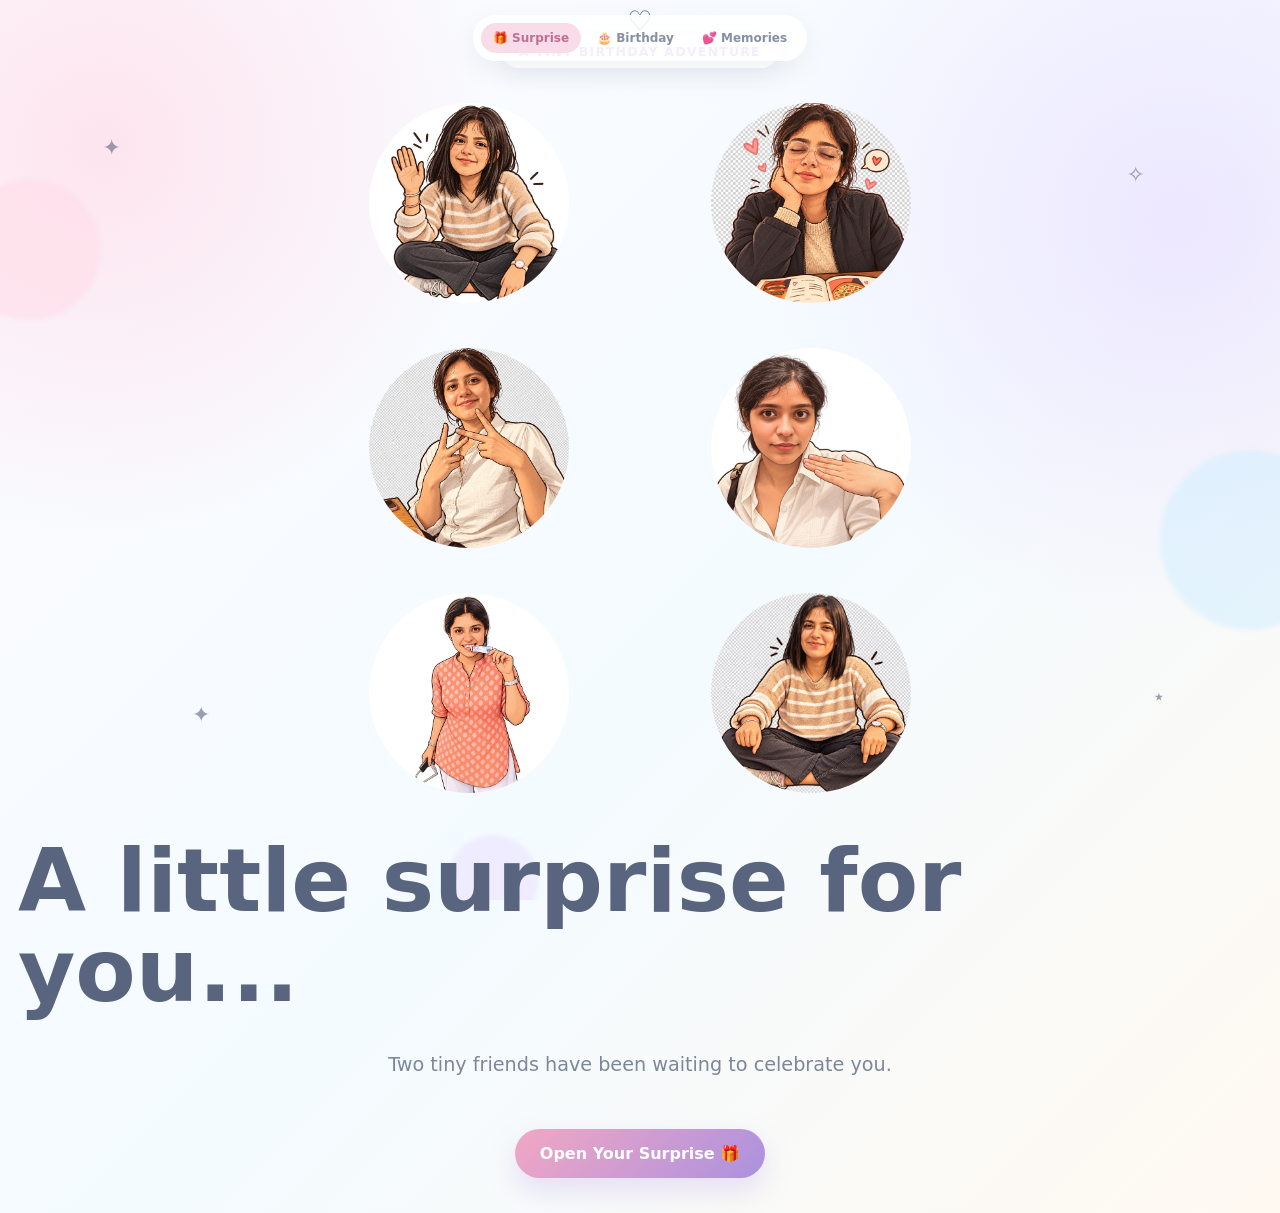
==== index.html @ 8613e482 "Add files via upload" ====
<!DOCTYPE html>
<html lang="en">

<head>
    <meta charset="UTF-8">
    <meta name="viewport" content="width=device-width,initial-scale=1.0">
    <meta name="theme-color" content="#cfeeff">
    <title>A Little Birthday Surprise</title>
    <link rel="stylesheet" href="style.css">
</head>

<body>
    <div class="bg">
        <div class="orb"></div>
        <div class="orb"></div>
        <div class="orb"></div>
    </div>
    <div class="stars"><span style="left:8%;top:15%">✦</span><span
            style="left:88%;top:18%;animation-delay:1s">✧</span><span
            style="left:15%;top:78%;animation-delay:1.8s">✦</span><span
            style="left:90%;top:76%;animation-delay:.5s">⋆</span></div>
    <nav class="topnav"><a class="active" href="index.html">🎁 Surprise</a><a href="birthday.html">🎂 Birthday</a><a
            href="memories.html">💕 Memories</a></nav>
    <main class="page">
        <div class="wrap">
            <span class="pill">A tiny birthday adventure</span>
            <div class="characters">
                
                <div class="character penguin">
                    <img src="Syls1.jpg" alt="Her photo">
                </div>
                <div class="character penguin">
                    <img src="Syls2.jpg" alt="Her photo">
                </div>
                <div class="character penguin">
                    <img src="Syls3.jpg" alt="Her photo">
                </div>
                <div class="character penguin">
                    <img src="Syls4.jpg" alt="Her photo">
                </div>
                <div class="character penguin">
                    <img src="syls6.jpg" alt="Her photo">
                </div>
                <div class="character puppy">
                    <img src="Syls0.jpg" alt="Her photo">
                </div>
            </div>

            <div class="heart">♡</div>
        </div>
        <h1 class="hero-title">A little surprise for you...</h1>
        <p class="subtitle">Two tiny friends have been waiting to celebrate you.</p>
        <div class="actions">
            <button class="btn" onclick="showChoice()">
                Open Your Surprise 🎁
            </button>
        </div>
        </div>
    </main>
    <div id="confetti" class="confetti"></div>
    <script src="script.js"></script>

    <script>
        function showChoice() {
            const choice = document.createElement("div");

            choice.className = "choice-popup";

            choice.innerHTML = `
        <div class="choice-box">
            <h2>Are you sure? 🎁</h2>
            <p>Choose wisely...</p>

            <div class="choice-buttons">
                <a href="birthday.html" class="choice-yes" onclick="burstConfetti(50)">
                    YES 💖
                </a>

                <a href="no.html" class="choice-no">
                    NO 😤
                </a>
            </div>
        </div>
    `;

            document.body.appendChild(choice);
        }
    </script>

</body>

</html>
---- style.css ----
:root {
    --blue: #cfeeff;
    --pink: #ffd9e6;
    --lav: #e9ddff;
    --cream: #fff8ea;
    --purple: #a98bdb;
    --rose: #e48cac;
    --ink: #59657e;
    --muted: #7d879a;
    --white: #fff;
    --shadow: 0 20px 55px rgba(94, 105, 135, .16)
}

* {
    box-sizing: border-box
}

html {
    scroll-behavior: smooth
}

body {
    margin: 0;
    min-height: 100vh;
    font-family: "Trebuchet MS", "Segoe UI", system-ui, sans-serif;
    color: var(--ink);
    background: radial-gradient(circle at 8% 12%, #ffd9e6aa, transparent 25%), radial-gradient(circle at 92% 18%, #e9ddffaa, transparent 27%), linear-gradient(135deg, #fcfbff, #f4fbff 55%, #fff9f1);
    overflow-x: hidden
}

button,
a {
    font: inherit
}

button {
    border: 0;
    cursor: pointer
}

a {
    text-decoration: none;
    color: inherit
}

.bg {
    position: fixed;
    inset: 0;
    pointer-events: none;
    overflow: hidden;
    z-index: 0
}

.orb {
    position: absolute;
    border-radius: 50%;
    filter: blur(2px);
    opacity: .5;
    animation: drift 12s ease-in-out infinite
}

.orb:nth-child(1) {
    width: 140px;
    height: 140px;
    background: var(--pink);
    left: -40px;
    top: 20%
}

.orb:nth-child(2) {
    width: 180px;
    height: 180px;
    background: var(--blue);
    right: -60px;
    top: 50%;
    animation-delay: -4s
}

.orb:nth-child(3) {
    width: 90px;
    height: 90px;
    background: var(--lav);
    left: 35%;
    bottom: -25px;
    animation-delay: -7s
}

.stars {
    position: fixed;
    inset: 0;
    pointer-events: none;
    z-index: 1
}

.stars span {
    position: absolute;
    font-size: 22px;
    animation: twinkle 3s ease-in-out infinite;
    opacity: .6
}

.page {
    position: relative;
    z-index: 2;
    min-height: 100svh;
    display: grid;
    place-items: center;
    padding: 35px 18px
}

.wrap {
    width: min(1100px, 100%);
    text-align: center
}

.pill {
    display: inline-block;
    padding: 9px 17px;
    border-radius: 999px;
    background: #ffffffd9;
    box-shadow: 0 8px 25px #66728c18;
    color: var(--purple);
    font-size: .78rem;
    font-weight: 900;
    letter-spacing: .1em;
    text-transform: uppercase
}

.hero-title {
    font-size: clamp(2.5rem, 7vw, 5.5rem);
    line-height: 1.02;
    margin: 18px 0 14px;
    color: var(--ink)
}

.subtitle {
    font-size: clamp(1rem, 2vw, 1.2rem);
    color: var(--muted);
    line-height: 1.7
}

.btn {
    display: inline-flex;
    align-items: center;
    justify-content: center;
    padding: 15px 25px;
    border-radius: 999px;
    font-weight: 900;
    color: #fff;
    background: linear-gradient(135deg, #f3a7c3, #aa91df);
    box-shadow: 0 12px 28px #aa91df40;
    transition: .22s
}

.btn:hover {
    transform: translateY(-3px);
    box-shadow: 0 17px 35px #aa91df50
}

.btn.secondary {
    background: #8fbfe0;
    box-shadow: 0 12px 28px #8fbfe040
}

.actions {
    display: flex;
    gap: 12px;
    justify-content: center;
    flex-wrap: wrap;
    margin-top: 28px
}

.card {
    background: #ffffffd9;
    border: 1px solid #ffffffea;
    border-radius: 34px;
    padding: 42px 28px;
    box-shadow: var(--shadow);
    backdrop-filter: blur(12px)
}

.topnav {
    position: fixed;
    top: 15px;
    left: 50%;
    transform: translateX(-50%);
    z-index: 10;
    background: #ffffffd9;
    border: 1px solid #fff;
    border-radius: 999px;
    padding: 7px;
    box-shadow: 0 8px 25px #66728c18;
    display: flex;
    gap: 4px
}

.topnav a {
    padding: 8px 12px;
    border-radius: 999px;
    font-size: .75rem;
    font-weight: 900;
    color: #8790a2
}

.topnav a.active {
    background: #f8dce7;
    color: #bd718e
}

.characters {
    width: min(650px, 90vw);
    margin: 25px auto 15px;

    display: grid;

    grid-template-columns: repeat(2, 1fr);

    column-gap: 35px;
    row-gap: 25px;

    position: relative;
}

.character {
    width: 100%;
    height: 220px;

    display: flex;
    justify-content: center;
    align-items: center;
}

.character img {
    width: 100%;
    height: 100%;

    object-fit: contain;

    display: block;
}

.puppy {
    left: 45px
}

.character.puppy img {
    width: 200px;
    height: 200px;
    object-fit: cover;
    border-radius: 50%;
}

.penguin {
    right: 45px;
    animation-delay: -1.1s
}

.character.penguin img {
    width: 200px;
    height: 200px;
    object-fit: cover;
    border-radius: 50%;
}

.puppy .body {
    position: absolute;
    width: 105px;
    height: 100px;
    left: 20px;
    bottom: 0;
    background: #c99569;
    border-radius: 48% 48% 35% 35%
}

.puppy .head {
    position: absolute;
    width: 116px;
    height: 100px;
    left: 14px;
    top: 12px;
    background: #d9a77d;
    border-radius: 48% 48% 44% 44%;
    z-index: 3
}

.puppy .ear {
    position: absolute;
    width: 37px;
    height: 62px;
    background: #9b6547;
    border-radius: 60% 40% 65% 35%;
    top: 3px;
    z-index: 2
}

.puppy .ear.left {
    left: 7px;
    transform: rotate(25deg)
}

.puppy .ear.right {
    right: 7px;
    transform: rotate(-25deg)
}

.puppy .eye {
    position: absolute;
    width: 10px;
    height: 13px;
    background: #40332e;
    border-radius: 50%;
    top: 46px
}

.puppy .eye.left {
    left: 31px
}

.puppy .eye.right {
    right: 31px
}

.puppy .eye:after {
    content: "";
    position: absolute;
    width: 3px;
    height: 3px;
    background: #fff;
    border-radius: 50%;
    top: 2px;
    left: 2px
}

.puppy .muzzle {
    position: absolute;
    width: 47px;
    height: 34px;
    background: #f0c49f;
    left: 34px;
    top: 56px;
    border-radius: 50%
}

.puppy .nose {
    position: absolute;
    width: 14px;
    height: 10px;
    background: #4a3933;
    border-radius: 50%;
    left: 17px;
    top: 7px
}

.puppy .mouth {
    position: absolute;
    width: 22px;
    height: 11px;
    border-bottom: 2px solid #68483d;
    border-radius: 50%;
    left: 13px;
    top: 13px
}

.puppy .blush {
    position: absolute;
    width: 15px;
    height: 8px;
    background: #ef9eae;
    border-radius: 50%;
    top: 68px;
    opacity: .65
}

.puppy .blush.left {
    left: 12px
}

.puppy .blush.right {
    right: 12px
}

.puppy .tail {
    position: absolute;
    width: 43px;
    height: 55px;
    border: 10px solid #b97e56;
    border-left: 0;
    border-bottom: 0;
    border-radius: 0 70% 0 0;
    right: -4px;
    bottom: 55px;
    transform: rotate(20deg)
}

.puppy .paw {
    position: absolute;
    width: 31px;
    height: 20px;
    background: #b97e56;
    border-radius: 50%;
    bottom: -4px;
    z-index: 4
}

.puppy .paw.left {
    left: 24px
}

.puppy .paw.right {
    right: 24px
}

.penguin .body {
    position: absolute;
    width: 105px;
    height: 145px;
    left: 20px;
    bottom: 0;
    background: #4f5870;
    border-radius: 48% 48% 40% 40%
}

.penguin .belly {
    position: absolute;
    width: 70px;
    height: 100px;
    left: 18px;
    top: 33px;
    background: #fff9f0;
    border-radius: 50%
}

.penguin .head {
    position: absolute;
    width: 105px;
    height: 93px;
    left: 20px;
    top: 4px;
    background: #4f5870;
    border-radius: 50%;
    z-index: 3
}

.penguin .face {
    position: absolute;
    width: 78px;
    height: 62px;
    left: 13px;
    top: 18px;
    background: #fff9f0;
    border-radius: 50%
}

.penguin .eye {
    position: absolute;
    width: 9px;
    height: 11px;
    background: #313746;
    border-radius: 50%;
    top: 37px
}

.penguin .eye.left {
    left: 34px
}

.penguin .eye.right {
    right: 34px
}

.penguin .beak {
    position: absolute;
    width: 0;
    height: 0;
    border-left: 11px solid transparent;
    border-right: 11px solid transparent;
    border-top: 15px solid #f2b35b;
    left: 41px;
    top: 50px
}

.penguin .wing {
    position: absolute;
    width: 29px;
    height: 78px;
    background: #424a60;
    border-radius: 50%;
    top: 58px;
    z-index: 2
}

.penguin .wing.left {
    left: -3px;
    transform: rotate(15deg)
}

.penguin .wing.right {
    right: -3px;
    transform: rotate(-15deg)
}

.penguin .foot {
    position: absolute;
    width: 43px;
    height: 17px;
    background: #f2b35b;
    border-radius: 50%;
    bottom: -3px;
    z-index: 4
}

.penguin .foot.left {
    left: 10px
}

.penguin .foot.right {
    right: 10px
}

.heart {
    position: absolute;
    left: 50%;
    top: 5px;
    transform: translateX(-50%);
    font-size: 28px;
    animation: pulse 1.5s ease-in-out infinite
}

.birthday h1 {
    font-size: clamp(2.5rem, 6vw, 4.8rem);
    margin: 12px 0 5px
}

.name {
    font-size: clamp(1.7rem, 4vw, 3rem);
    font-weight: 900;
    color: var(--rose);
    margin-bottom: 18px
}

.message {
    max-width: 720px;
    margin: 0 auto;
    line-height: 1.8;
    font-size: 1.1rem;
    color: #6c7689
}

.balloons {
    font-size: 2rem;
    letter-spacing: 10px;
    margin: 24px
}

.gift {
    width: 150px;
    height: 135px;
    position: relative;
    margin: 25px auto 15px;
    cursor: pointer;
    transition: .25s
}

.gift:hover {
    transform: translateY(-5px)
}

.giftbox {
    position: absolute;
    left: 10px;
    bottom: 0;
    width: 130px;
    height: 88px;
    background: #f3a9c5;
    border-radius: 8px 8px 18px 18px
}

.giftbox:before {
    content: "";
    position: absolute;
    left: 52px;
    width: 24px;
    height: 88px;
    background: #fff0a9
}

.lid {
    position: absolute;
    left: 3px;
    top: 24px;
    width: 144px;
    height: 28px;
    background: #e98fb4;
    border-radius: 8px;
    z-index: 3;
    transform-origin: left bottom;
    transition: .6s
}

.lid:before {
    content: "";
    position: absolute;
    left: 60px;
    width: 24px;
    height: 28px;
    background: #fff0a9
}

.bow {
    position: absolute;
    left: 57px;
    top: 2px;
    width: 38px;
    height: 30px;
    z-index: 4
}

.bow:before,
.bow:after {
    content: "";
    position: absolute;
    width: 24px;
    height: 17px;
    background: #fff0a9;
    border-radius: 70% 30% 70% 30%
}

.bow:before {
    left: -8px;
    transform: rotate(25deg)
}

.bow:after {
    right: -8px;
    transform: scaleX(-1) rotate(25deg)
}

.gift.open .lid {
    transform: translateY(-32px) rotate(-9deg)
}

.hidden-msg {
    display: none;
    background: var(--cream);
    padding: 14px 18px;
    border-radius: 18px;
    font-weight: 800;
    color: #856d74;
    max-width: 430px;
    margin: 10px auto;
    animation: pop .4s
}

.hidden-msg.show {
    display: block
}

.memories {
    display: grid;
    grid-template-columns: repeat(4, 1fr);
    gap: 18px;
    margin-top: 30px
}

.memory {
    height: 220px;
    perspective: 900px;
    cursor: pointer
}

.memory-inner {
    width: 100%;
    height: 100%;
    position: relative;
    transform-style: preserve-3d;
    transition: .65s
}

.memory.flipped .memory-inner {
    transform: rotateY(180deg)
}

.face {
    position: absolute;
    inset: 0;
    border-radius: 25px;
    backface-visibility: hidden;
    display: flex;
    align-items: center;
    justify-content: center;
    flex-direction: column;
    padding: 20px;
    text-align: center;
    box-shadow: 0 12px 30px #66728c15
}

.front {
    background: linear-gradient(145deg, #fff, #edf8ff);
    gap: 10px
}

.front .icon {
    font-size: 3rem
}

.front small {
    color: #9098a9
}

.back {
    background: linear-gradient(145deg, #fff7fb, #f0eaff);
    transform: rotateY(180deg);
    font-weight: 800;
    line-height: 1.55;
    color: #6d647d
}

.question {
    margin-top: 32px
}

.question h2 {
    font-size: clamp(1.8rem, 4vw, 3rem)
}

.final h1 {
    font-size: clamp(2rem, 5vw, 4rem);
    max-width: 800px;
    margin: 15px auto 20px;
    line-height: 1.15
}

.final-name {
    font-size: clamp(1.4rem, 4vw, 2.8rem);
    font-weight: 900;
    color: var(--rose);
    margin-top: 20px;
    opacity: 0;
    transform: translateY(12px);
    transition: .8s
}

.final-name.reveal {
    opacity: 1;
    transform: none
}

.confetti {
    position: fixed;
    inset: 0;
    pointer-events: none;
    z-index: 99;
    overflow: hidden
}

.piece {
    position: absolute;
    top: -20px;
    width: 9px;
    height: 14px;
    border-radius: 3px;
    animation: fall var(--fall) linear forwards
}

@keyframes bob {

    0%,
    100% {
        transform: translateY(0) rotate(-1deg)
    }

    50% {
        transform: translateY(-11px) rotate(1deg)
    }
}

@keyframes pulse {

    0%,
    100% {
        transform: translateX(-50%) scale(1)
    }

    50% {
        transform: translateX(-50%) scale(1.2)
    }
}

@keyframes twinkle {

    0%,
    100% {
        transform: scale(.7) rotate(0);
        opacity: .3
    }

    50% {
        transform: scale(1.2) rotate(20deg);
        opacity: 1
    }
}

@keyframes drift {

    0%,
    100% {
        transform: translate(0, 0)
    }

    50% {
        transform: translate(20px, -25px)
    }
}

@keyframes fall {
    to {
        transform: translate3d(var(--drift), 105vh, 0) rotate(720deg);
        opacity: 0
    }
}

@keyframes pop {
    from {
        opacity: 0;
        transform: scale(.85)
    }

    to {
        opacity: 1;
        transform: scale(1)
    }
}

@media(max-width:800px) {
    .memories {
        grid-template-columns: repeat(2, 1fr)
    }

    .topnav {
        width: max-content;
        max-width: 95vw
    }

    .topnav a {
        padding: 8px 9px
    }

    .card {
        padding: 34px 18px
    }
}

@media(max-width:520px) {
    .characters {
        transform: scale(.82);
        margin: -10px auto
    }

    .puppy {
        left: 2px
    }

    .penguin {
        right: 2px
    }

    .memories {
        gap: 12px
    }

    .memory {
        height: 190px
    }

    .hero-title {
        margin-top: 12px
    }

    .topnav a {
        font-size: .68rem;
        padding: 7px
    }

    .page {
        padding-top: 70px
    }
}

@media(prefers-reduced-motion:reduce) {

    *,
    *:before,
    *:after {
        animation-duration: .001ms !important;
        animation-iteration-count: 1 !important;
        transition-duration: .001ms !important
    }

    html {
        scroll-behavior: auto
    }
}

/* =========================
   YES / NO CHOICE POPUP
   ========================= */

.choice-popup {
    position: fixed;
    inset: 0;
    background: rgba(35, 45, 75, 0.35);

    display: flex;
    justify-content: center;
    align-items: center;

    z-index: 9999;

    backdrop-filter: blur(5px);
}

.choice-box {
    width: min(420px, 85vw);

    background: white;
    border-radius: 30px;

    padding: 35px 30px;

    text-align: center;

    box-shadow: 0 20px 60px rgba(70, 80, 120, 0.25);

    animation: popupAppear 0.35s ease-out;
}

.choice-box h2 {
    margin: 0 0 10px;

    font-size: 30px;
    color: #596783;
}

.choice-box p {
    margin: 0 0 25px;

    font-size: 17px;
    color: #7b879f;
}

.choice-buttons {
    display: flex;
    justify-content: center;
    gap: 18px;
}

.choice-buttons a {
    text-decoration: none;

    padding: 13px 28px;

    border-radius: 999px;

    font-weight: 700;
    font-size: 16px;

    transition: all 0.2s ease;
}

.choice-yes {
    background: linear-gradient(135deg, #ed9bc4, #b795df);
    color: white;
}

.choice-no {
    background: #eef1f7;
    color: #596783;
}

.choice-yes:hover {
    transform: translateY(-3px) scale(1.04);
    box-shadow: 0 8px 20px rgba(190, 130, 200, 0.3);
}

.choice-no:hover {
    transform: translateY(-3px);
    background: #e3e7ef;
}

@keyframes popupAppear {
    from {
        opacity: 0;
        transform: scale(0.85);
    }

    to {
        opacity: 1;
        transform: scale(1);
    }
}
.fight-area {
    width: 100%;
    max-width: 900px;
    margin: 0 auto;
    border-radius: 25px;
    overflow: hidden;
}

.fight-area img {
    display: block;
    width: 100%;
    height: auto;
    max-width: 100%;
}

@media (max-width: 600px) {

    body {
        padding: 15px 0;
    }

    .scene {
        width: calc(100% - 20px);

        padding: 25px 12px;

        border-radius: 24px;
    }

    h1 {
        font-size: 32px;
    }

    .subtitle {
        font-size: 16px;
        margin-bottom: 22px;
    }

    .fight-area {
        border-radius: 18px;
    }

    .fight-area img {
        border-radius: 18px;
    }

    .back-button {
        margin-top: 24px;

        padding: 13px 22px;

        font-size: 15px;
    }
}

.memory-card .face.back {
    padding: 0;
    overflow: hidden;
    display: flex;
    align-items: center;
    justify-content: center;
}

.memory-card .face.back img {
    width: 100%;
    height: 100%;
    object-fit: contain;
    display: block;
}


/* Memory card photo fix */
/* Memory card photo fix */

.memory {
    position: relative;
}

.memory .memory-inner {
    position: relative;
    width: 100%;
    height: 100%;
}

.memory .face {
    position: absolute;
    inset: 0;
    width: 100%;
    height: 100%;
    box-sizing: border-box;
}

.memory .face.back {
    padding: 0;
    overflow: hidden;
    display: flex;
    align-items: center;
    justify-content: center;
    background: white;
}

.memory .face.back img {
    display: block;
    width: 100%;
    height: 100%;
    object-fit: contain;
}
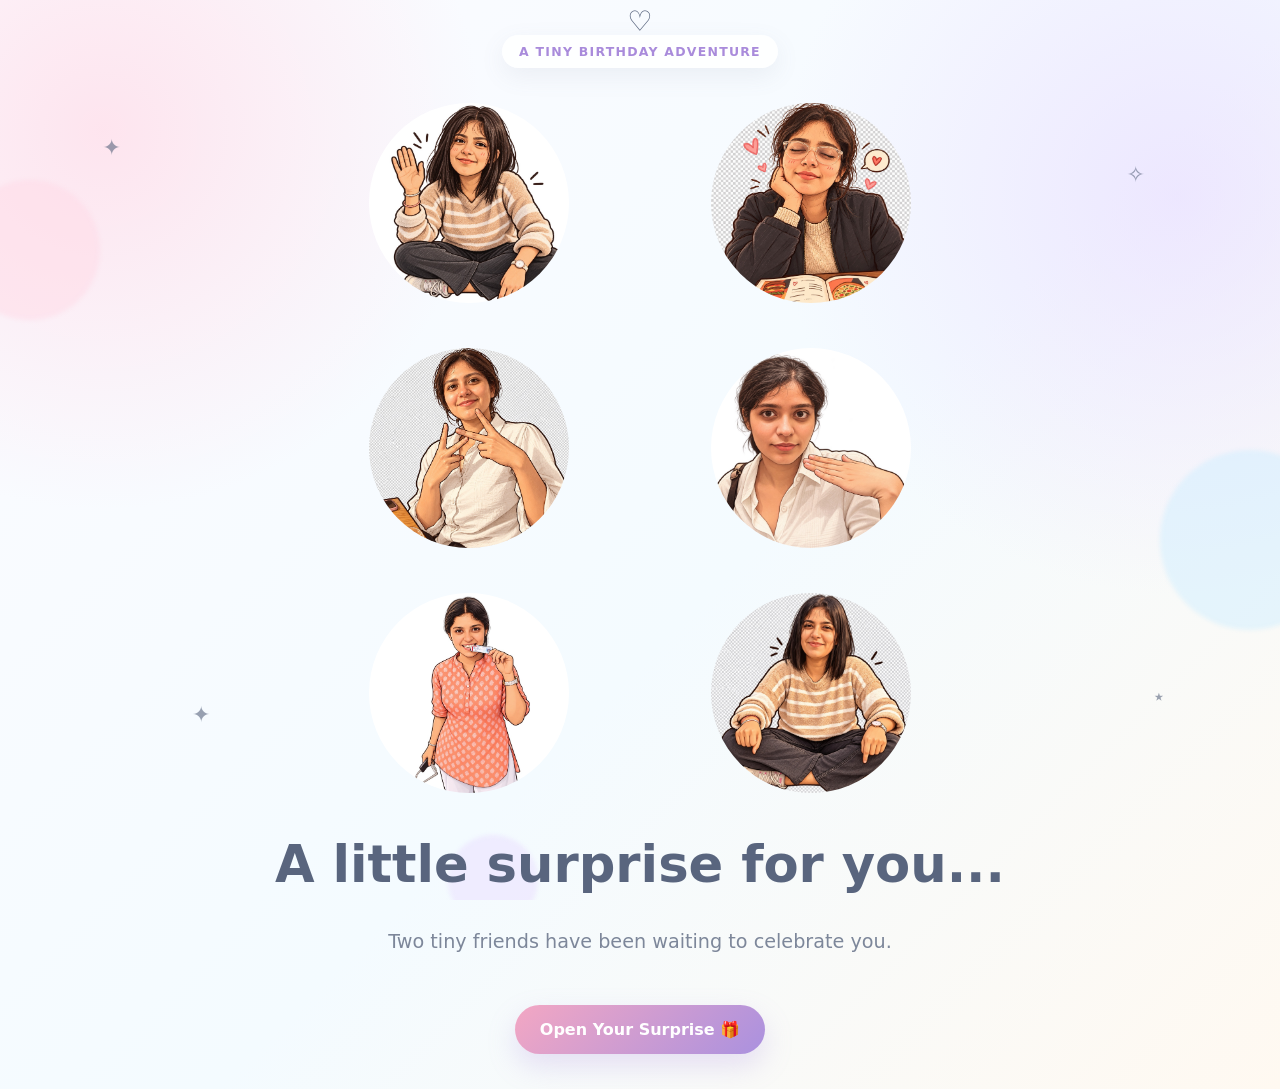
==== commit 9efef660: "Describe what I changed" ====
--- a/index.html
+++ b/index.html
@@ -9,6 +9,7 @@
     <link rel="stylesheet" href="style.css">
 </head>
 
+
 <body>
     <div class="bg">
         <div class="orb"></div>
@@ -19,13 +20,12 @@
             style="left:88%;top:18%;animation-delay:1s">✧</span><span
             style="left:15%;top:78%;animation-delay:1.8s">✦</span><span
             style="left:90%;top:76%;animation-delay:.5s">⋆</span></div>
-    <nav class="topnav"><a class="active" href="index.html">🎁 Surprise</a><a href="birthday.html">🎂 Birthday</a><a
-            href="memories.html">💕 Memories</a></nav>
+    
     <main class="page">
         <div class="wrap">
             <span class="pill">A tiny birthday adventure</span>
             <div class="characters">
-                
+
                 <div class="character penguin">
                     <img src="Syls1.jpg" alt="Her photo">
                 </div>
@@ -73,11 +73,11 @@
 
             <div class="choice-buttons">
                 <a href="birthday.html" class="choice-yes" onclick="burstConfetti(50)">
-                    YES 💖
+                    YES 💖 (I'm very excited)
                 </a>
 
                 <a href="no.html" class="choice-no">
-                    NO 😤
+                    NO 😤 (tip: click this one first)
                 </a>
             </div>
         </div>
--- a/style.css
+++ b/style.css
@@ -127,8 +127,8 @@
 }
 
 .hero-title {
-    font-size: clamp(2.5rem, 7vw, 5.5rem);
-    line-height: 1.02;
+    font-size: clamp(1.8rem, 4vw, 3.5rem);
+    line-height: 1.1;
     margin: 18px 0 14px;
     color: var(--ink)
 }
@@ -527,13 +527,14 @@
 }
 
 .birthday h1 {
-    font-size: clamp(2.5rem, 6vw, 4.8rem);
+    font-size: clamp(2.2rem, 4vw, 4rem);
     margin: 12px 0 5px
 }
 
 .name {
-    font-size: clamp(1.7rem, 4vw, 3rem);
-    font-weight: 900;
+    font-family: inherit;
+    font-size: clamp(1.8rem, 4vw, 3rem);
+    font-weight: 700;
     color: var(--rose);
     margin-bottom: 18px
 }
@@ -1104,4 +1105,174 @@
     width: 100%;
     height: 100%;
     object-fit: contain;
+}
+
+/* =========================
+   LARGE PHOTO POPUP
+   ========================= */
+
+.memory-popup {
+    position: fixed;
+    inset: 0;
+
+    background: rgba(20, 25, 40, 0.7);
+
+    display: flex;
+    align-items: center;
+    justify-content: center;
+
+    padding: 20px;
+
+    opacity: 0;
+    visibility: hidden;
+    pointer-events: none;
+
+    transition: opacity 0.3s ease;
+
+    z-index: 9999;
+}
+
+.memory-popup.active {
+    opacity: 1;
+    visibility: visible;
+    pointer-events: auto;
+}
+
+.popup-content {
+    position: relative;
+
+    max-width: 90vw;
+    max-height: 90vh;
+
+    background: white;
+
+    padding: 12px;
+
+    border-radius: 22px;
+
+    box-shadow: 0 25px 70px rgba(0, 0, 0, 0.3);
+
+    transform: scale(0.85);
+    transition: transform 0.3s ease;
+}
+
+.memory-popup.active .popup-content {
+    transform: scale(1);
+}
+
+#popupImage {
+    display: block;
+
+    max-width: 85vw;
+    max-height: 82vh;
+
+    width: auto;
+    height: auto;
+
+    object-fit: contain;
+
+    border-radius: 14px;
+}
+
+.popup-close {
+    position: absolute;
+
+    top: -15px;
+    right: -15px;
+
+    width: 40px;
+    height: 40px;
+
+    border: none;
+    border-radius: 50%;
+
+    background: white;
+
+    color: #596987;
+
+    font-size: 27px;
+
+    cursor: pointer;
+
+    box-shadow: 0 4px 15px rgba(0, 0, 0, 0.2);
+
+    z-index: 10;
+}
+
+
+.thank-you-section {
+    min-height: 70vh;
+    display: flex;
+    align-items: center;
+    justify-content: center;
+    padding: 50px 20px;
+}
+
+.thank-you-card {
+    width: min(500px, 90vw);
+    padding: 45px 25px;
+    text-align: center;
+    background: rgba(255, 255, 255, 0.85);
+    border-radius: 30px;
+    box-shadow: 0 15px 40px rgba(0, 0, 0, 0.08);
+}
+
+.thank-you-icon {
+    font-size: 55px;
+    margin-bottom: 10px;
+}
+
+.thank-you-card h2 {
+    font-size: 32px;
+    margin: 10px 0;
+}
+
+.thank-you-card p {
+    margin-bottom: 30px;
+    font-size: 16px;
+}
+
+.thank-you-button {
+    display: inline-block;
+    padding: 15px 28px;
+    border-radius: 50px;
+    background: #ff8fb3;
+    color: white;
+    text-decoration: none;
+    font-weight: 700;
+    transition: transform 0.2s ease;
+}
+
+.thank-you-button:hover {
+    transform: scale(1.05);
+}
+
+.thank-you-buttons {
+    display: flex;
+    justify-content: center;
+    gap: 14px;
+    flex-wrap: wrap;
+    margin-top: 25px;
+}
+
+.call-button {
+    background: #ff8fb3;
+}
+
+.whatsapp-button {
+    background: #25D366;
+}
+
+.thank-you-button {
+    display: inline-block;
+    padding: 15px 24px;
+    border-radius: 50px;
+    color: white;
+    text-decoration: none;
+    font-weight: 700;
+    transition: transform 0.2s ease;
+}
+
+.thank-you-button:hover {
+    transform: scale(1.05);
 }
